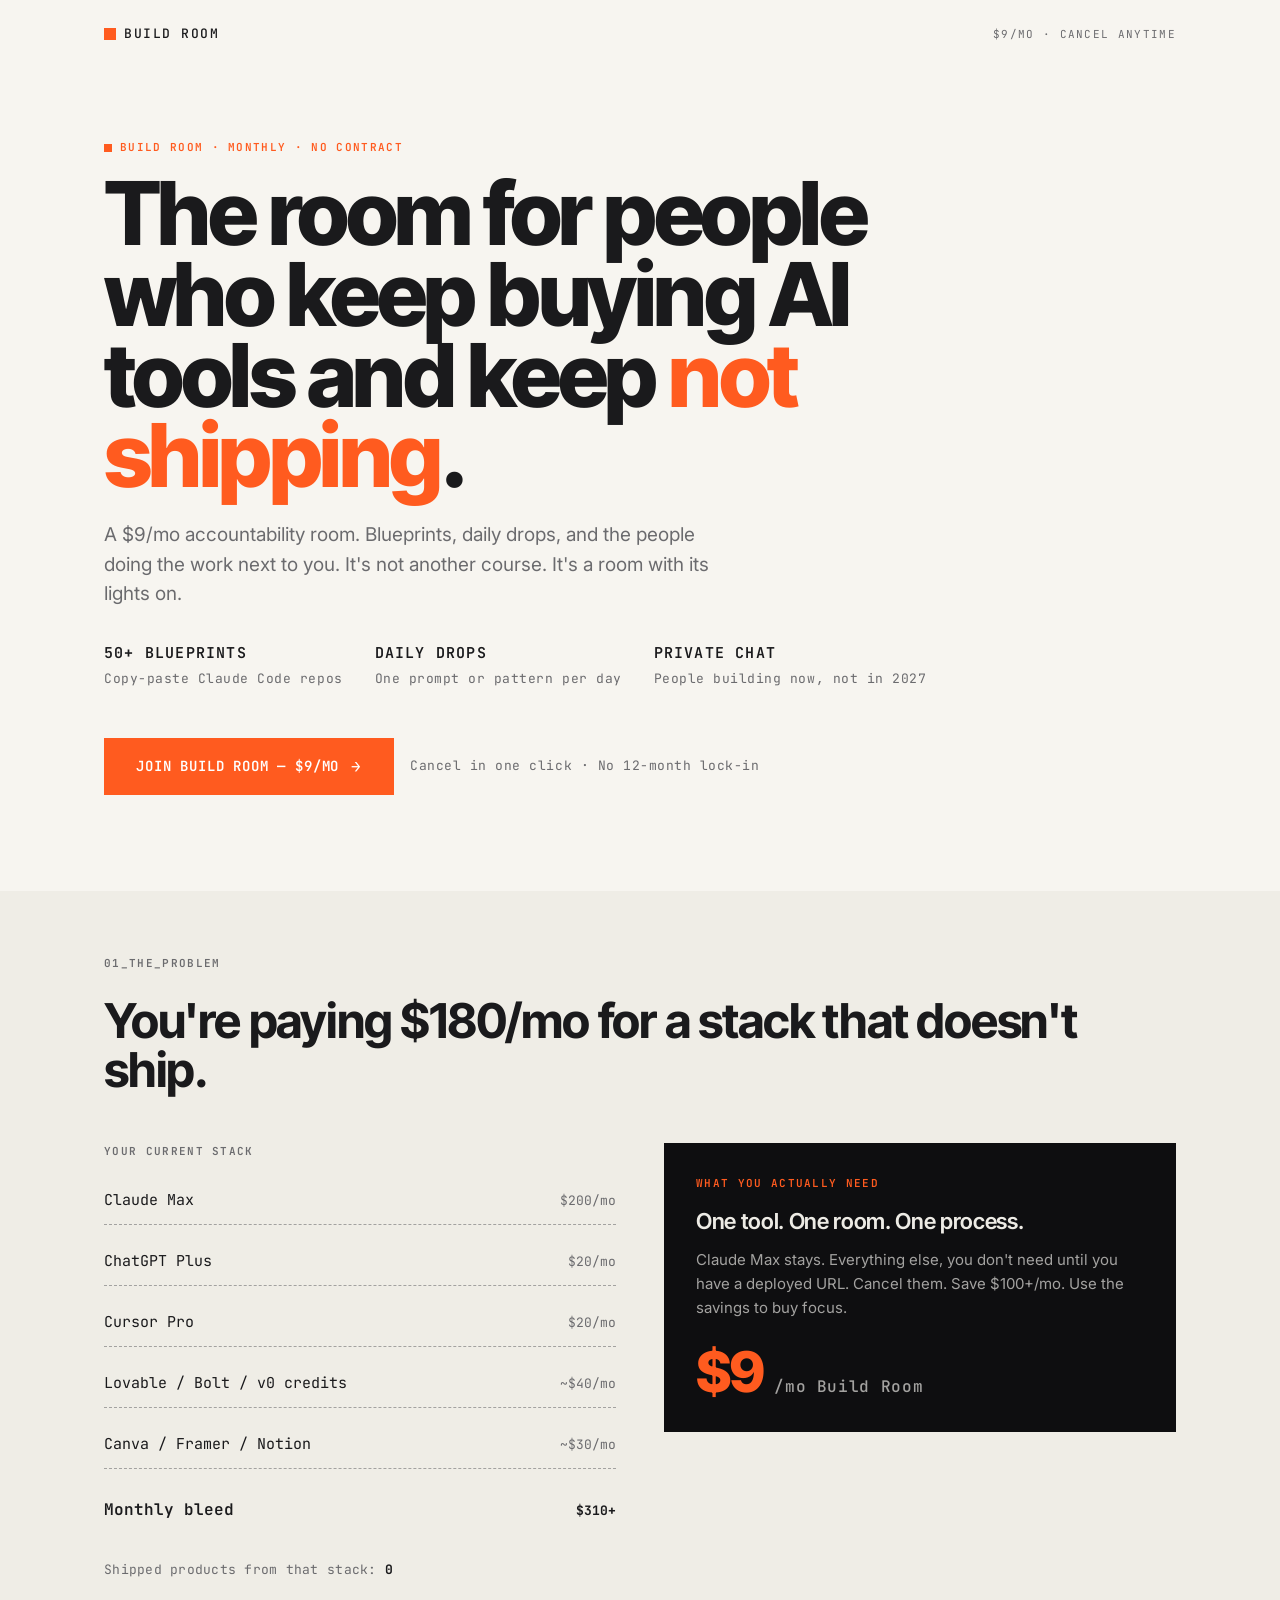
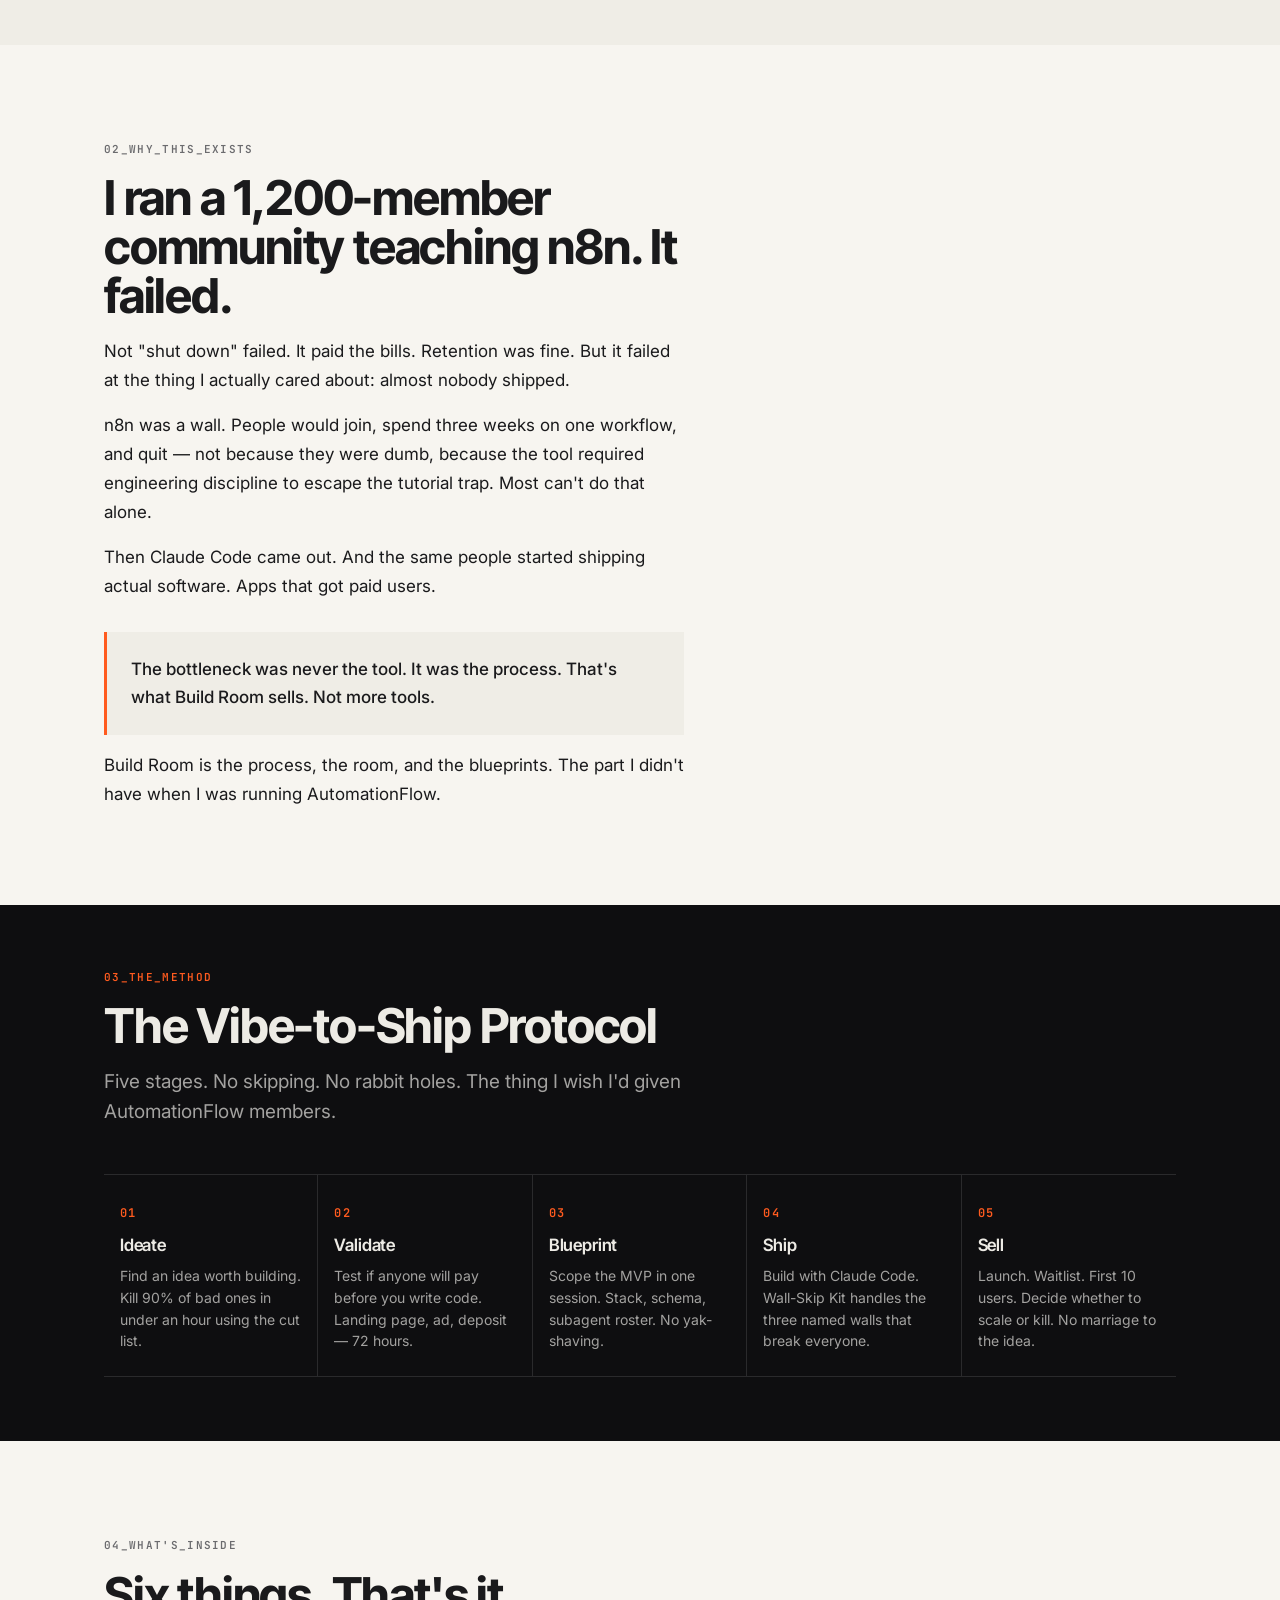
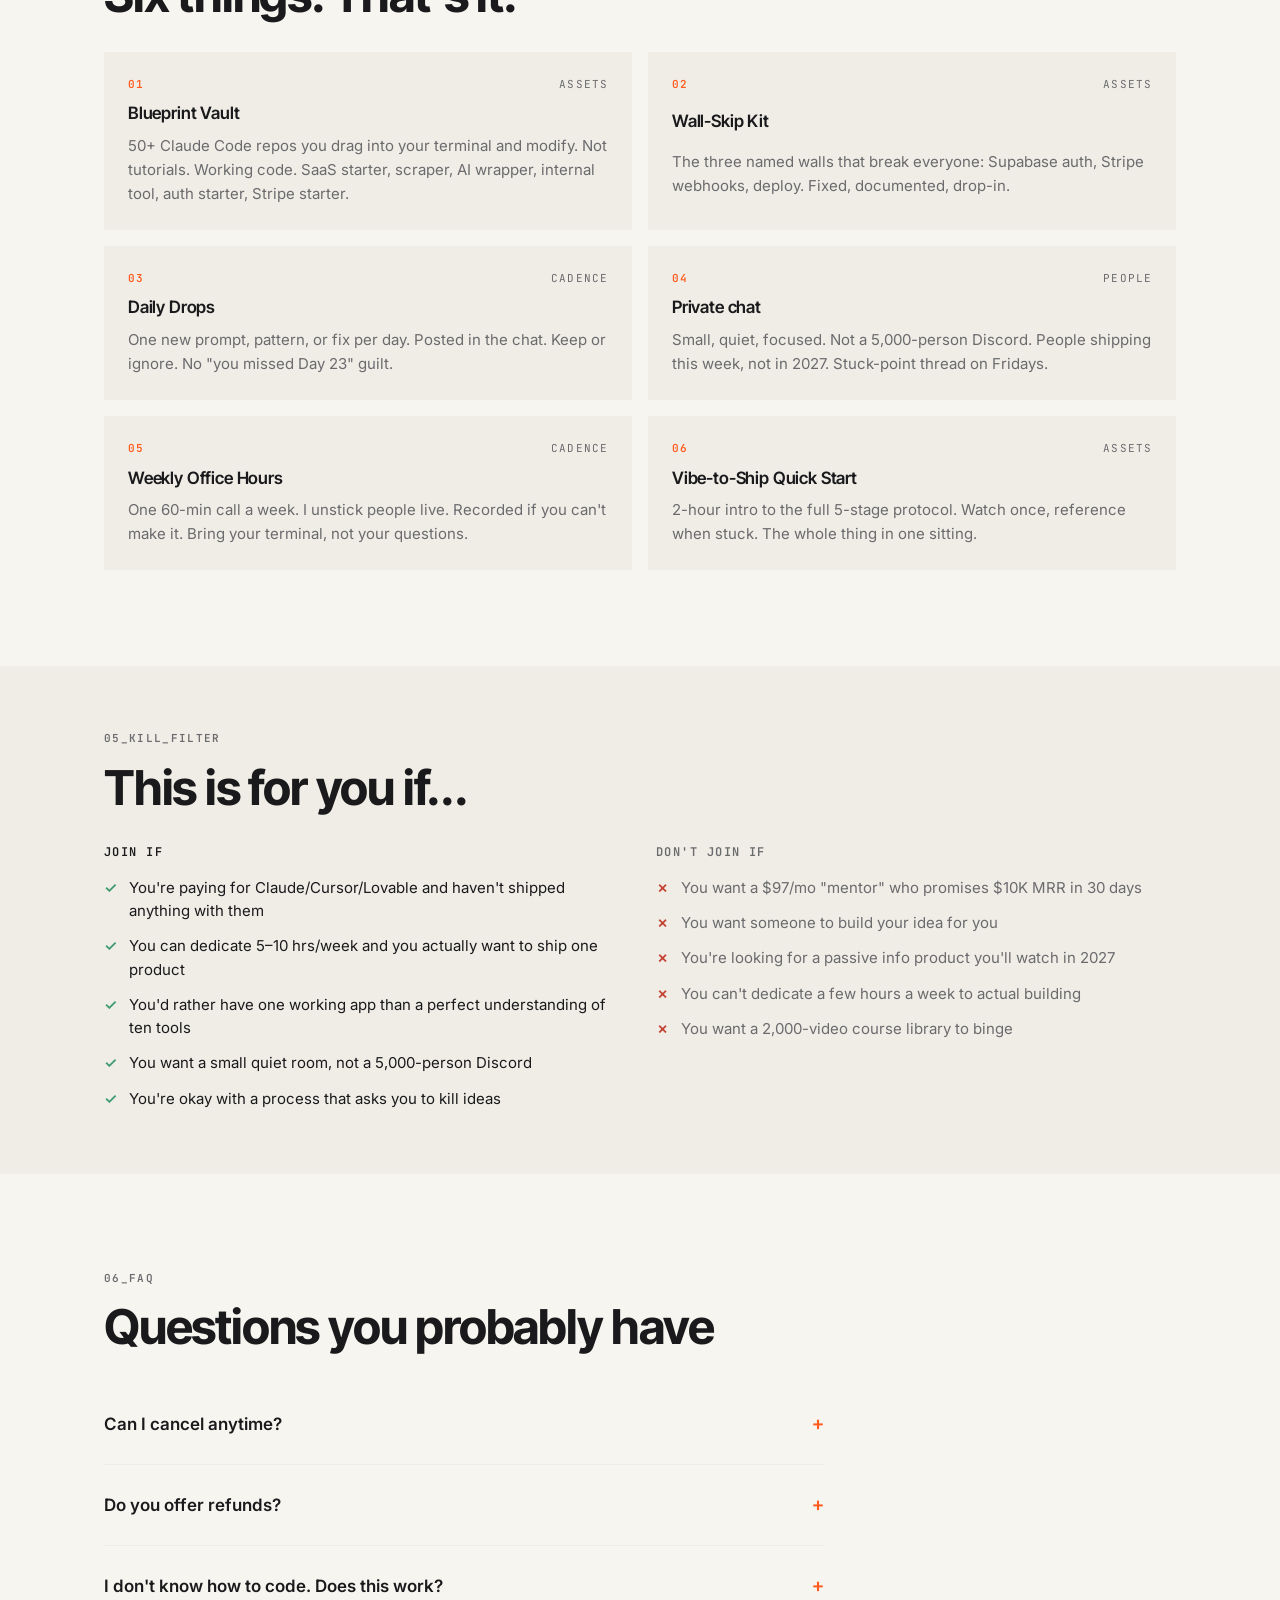
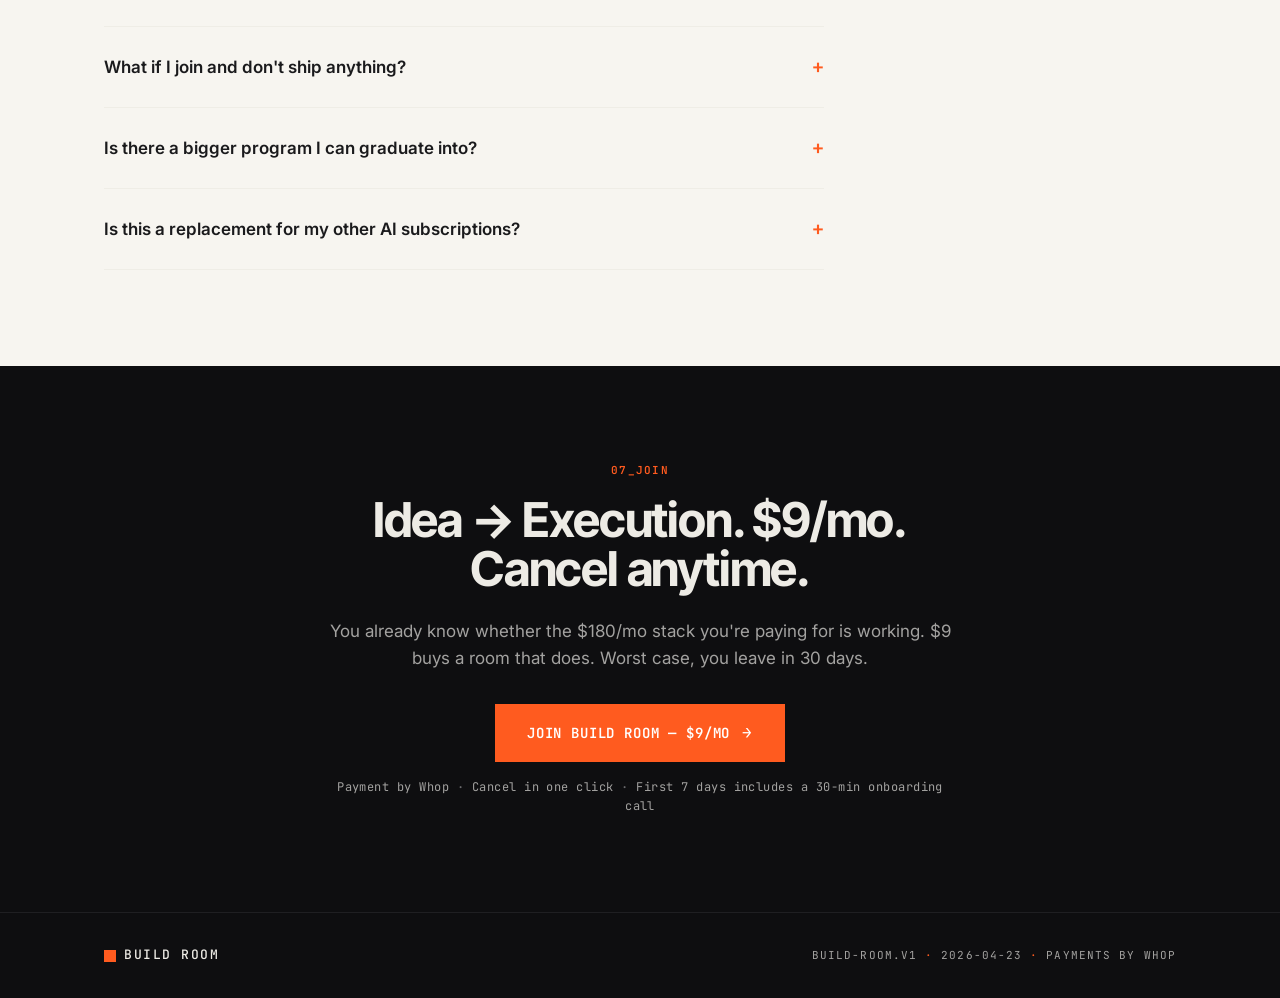
==== build-room.html @ a8b31ac2 "Initial deploy: Build Room funnel with Whop URLs" ====
<!DOCTYPE html>
<html lang="en">
<head>
<meta charset="UTF-8">
<meta name="viewport" content="width=device-width, initial-scale=1.0">
<title>Build Room — $9/mo shipping accountability room</title>
<meta name="description" content="A $9/mo room for people who keep buying AI tools and keep not shipping. Blueprints, daily drops, and the people doing the work next to you.">

<meta property="og:title" content="Build Room — $9/mo">
<meta property="og:description" content="Stop paying $180/mo for AI tools you haven't shipped anything with. The room for people who want to.">
<meta property="og:type" content="website">

<link rel="preconnect" href="https://fonts.googleapis.com">
<link rel="preconnect" href="https://fonts.gstatic.com" crossorigin>
<link href="https://fonts.googleapis.com/css2?family=Inter+Tight:wght@400;500;600;700;800;900&family=JetBrains+Mono:wght@400;500;600&family=Inter:wght@400;500;600&display=swap" rel="stylesheet">

<link rel="stylesheet" href="brand.css">

<style>
  /* Build Room: Paper, moderate orange, heavy mono */

  .hero {
    padding: var(--s-8) 0 var(--s-9);
  }

  .hero h1 {
    max-width: 14ch;
  }

  .hero .lede {
    margin-top: var(--s-5);
    max-width: 52ch;
    color: var(--pencil);
    font-size: 1.1875rem;
    line-height: 1.55;
  }

  .hero-meta {
    margin-top: var(--s-6);
    display: flex;
    gap: var(--s-6);
    flex-wrap: wrap;
    font-family: var(--font-mono);
    font-size: 0.8125rem;
    letter-spacing: 0.04em;
    color: var(--pencil);
  }

  .hero-meta strong {
    display: block;
    color: var(--graphite);
    font-weight: 600;
    font-size: 0.9375rem;
    margin-bottom: var(--s-1);
    text-transform: uppercase;
    letter-spacing: 0.08em;
  }

  .hero-cta-row {
    margin-top: var(--s-7);
    display: flex;
    gap: var(--s-4);
    align-items: center;
    flex-wrap: wrap;
  }

  .hero-cta-row .price-line {
    font-family: var(--font-mono);
    font-size: 0.8125rem;
    color: var(--pencil);
    letter-spacing: 0.04em;
  }

  /* STACK WASTE — the hook section */
  .stack-waste {
    background: var(--paper-tape);
    padding: var(--s-8) 0;
  }

  .stack-grid {
    display: grid;
    grid-template-columns: 1fr 1fr;
    gap: var(--s-7);
    align-items: start;
  }

  @media (max-width: 780px) {
    .stack-grid { grid-template-columns: 1fr; gap: var(--s-6); }
  }

  .stack-items {
    list-style: none;
    display: grid;
    gap: var(--s-3);
  }

  .stack-items li {
    display: grid;
    grid-template-columns: 1fr auto;
    align-items: baseline;
    padding: var(--s-3) 0;
    border-bottom: 1px dashed var(--pencil-light);
    font-family: var(--font-mono);
    font-size: 0.9375rem;
    color: var(--graphite);
  }

  .stack-items li .price {
    color: var(--pencil);
    font-size: 0.8125rem;
  }

  .stack-items .total {
    border-bottom: none;
    padding-top: var(--s-4);
    font-weight: 600;
    font-size: 1rem;
  }

  .stack-items .total .price {
    color: var(--graphite);
    font-weight: 700;
  }

  .stack-replacement {
    padding: var(--s-6);
    background: var(--ink);
    color: var(--chalk);
  }

  .stack-replacement .mono-label {
    color: var(--signal);
    margin-bottom: var(--s-4);
  }

  .stack-replacement h3 {
    color: var(--chalk);
    margin-bottom: var(--s-3);
  }

  .stack-replacement p {
    color: var(--pencil-light);
    font-size: 0.9375rem;
    line-height: 1.6;
  }

  .stack-replacement .price-big {
    margin-top: var(--s-5);
    font-family: var(--font-display);
    font-weight: 800;
    font-size: 3.5rem;
    color: var(--signal);
    letter-spacing: -0.03em;
    line-height: 1;
  }

  .stack-replacement .price-big .slash {
    color: var(--pencil-light);
    font-family: var(--font-mono);
    font-size: 1rem;
    font-weight: 500;
    letter-spacing: 0.04em;
  }

  /* FOUNDER STORY */
  .story {
    padding: var(--s-9) 0;
  }

  .story-inner {
    max-width: var(--max-w-reading);
  }

  .story h2 {
    margin-top: var(--s-4);
  }

  .story p {
    margin-top: var(--s-4);
    font-size: 1.0625rem;
    line-height: 1.7;
  }

  .story .kicker {
    margin-top: var(--s-6);
    padding: var(--s-5) var(--s-5);
    background: var(--paper-tape);
    font-weight: 500;
    border-left: 3px solid var(--signal);
    font-size: 1.0625rem;
  }

  /* VIBE TO SHIP */
  .protocol {
    background: var(--ink);
    color: var(--chalk);
    padding: var(--s-8) 0;
  }

  .protocol h2 {
    color: var(--chalk);
  }

  .protocol .lede {
    margin-top: var(--s-4);
    color: var(--pencil-light);
    max-width: 54ch;
  }

  .stages {
    margin-top: var(--s-7);
    display: grid;
    grid-template-columns: repeat(5, 1fr);
    gap: 0;
    border-top: 1px solid #2A2A2C;
  }

  @media (max-width: 900px) {
    .stages { grid-template-columns: 1fr 1fr; }
    .stages .stage { border-right: 1px solid #2A2A2C; }
    .stages .stage:nth-child(2n) { border-right: none; }
  }

  @media (max-width: 540px) {
    .stages { grid-template-columns: 1fr; }
    .stages .stage { border-right: none; border-bottom: 1px solid #2A2A2C; }
    .stages .stage:last-child { border-bottom: none; }
  }

  .stage {
    padding: var(--s-5) var(--s-4);
    border-right: 1px solid #2A2A2C;
    border-bottom: 1px solid #2A2A2C;
  }

  .stage:last-child { border-right: none; }

  .stage .num {
    font-family: var(--font-mono);
    font-size: 0.75rem;
    letter-spacing: 0.12em;
    color: var(--signal);
    font-weight: 600;
  }

  .stage h4 {
    margin-top: var(--s-3);
    color: var(--chalk);
    font-size: 1.0625rem;
    font-weight: 600;
  }

  .stage p {
    margin-top: var(--s-3);
    color: var(--pencil-light);
    font-size: 0.875rem;
    line-height: 1.55;
  }

  /* WHAT'S INSIDE */
  .inside {
    padding: var(--s-9) 0;
  }

  .inside-grid {
    margin-top: var(--s-6);
    display: grid;
    grid-template-columns: repeat(2, 1fr);
    gap: var(--s-4);
  }

  @media (max-width: 780px) {
    .inside-grid { grid-template-columns: 1fr; }
  }

  .feature {
    padding: var(--s-5);
    background: var(--paper-tape);
    display: grid;
    gap: var(--s-3);
  }

  .feature .meta {
    display: flex;
    justify-content: space-between;
    align-items: baseline;
    font-family: var(--font-mono);
    font-size: 0.6875rem;
    letter-spacing: 0.1em;
    text-transform: uppercase;
  }

  .feature .meta .id { color: var(--signal); font-weight: 600; }
  .feature .meta .tag { color: var(--pencil); }

  .feature h4 {
    font-size: 1.0625rem;
    font-weight: 600;
  }

  .feature p {
    font-size: 0.9375rem;
    color: var(--pencil);
    line-height: 1.6;
  }

  /* WHO IT'S FOR */
  .kill-filter {
    padding: var(--s-8) 0;
    background: var(--paper-tape);
  }

  .kill-grid {
    margin-top: var(--s-6);
    display: grid;
    grid-template-columns: 1fr 1fr;
    gap: var(--s-6);
  }

  @media (max-width: 780px) {
    .kill-grid { grid-template-columns: 1fr; }
  }

  .kill-col h3 {
    font-family: var(--font-mono);
    font-size: 0.75rem;
    letter-spacing: 0.12em;
    text-transform: uppercase;
    font-weight: 600;
    color: var(--graphite);
    margin-bottom: var(--s-4);
  }

  .kill-col.out h3 { color: var(--pencil); }

  .kill-list {
    list-style: none;
    display: grid;
    gap: var(--s-3);
  }

  .kill-list li {
    display: grid;
    grid-template-columns: auto 1fr;
    gap: var(--s-3);
    font-size: 0.9375rem;
    line-height: 1.55;
  }

  .kill-list.in li::before {
    content: "✓";
    color: var(--shipped);
    font-weight: 600;
  }

  .kill-list.out li::before {
    content: "✗";
    color: var(--kill);
    font-weight: 600;
  }

  .kill-list.out li { color: var(--pencil); }

  /* FAQ */
  .faq-section {
    padding: var(--s-9) 0;
  }

  .faq-list {
    margin-top: var(--s-6);
    max-width: 720px;
  }

  /* FINAL */
  .final {
    padding: var(--s-9) 0;
    background: var(--ink);
    color: var(--chalk);
    text-align: center;
  }

  .final-inner {
    max-width: 640px;
    margin: 0 auto;
  }

  .final h2 {
    color: var(--chalk);
    max-width: 18ch;
    margin: 0 auto;
  }

  .final p {
    margin-top: var(--s-5);
    color: var(--pencil-light);
    font-size: 1.0625rem;
    line-height: 1.6;
  }

  .final .cta-wrap {
    margin-top: var(--s-6);
  }

  .final .micro {
    margin-top: var(--s-4);
    font-family: var(--font-mono);
    font-size: 0.75rem;
    letter-spacing: 0.04em;
    color: var(--pencil-light);
  }
</style>
</head>

<body>

<!-- HEADER -->
<header class="nav">
  <div class="wrap">
    <a href="/" class="logo">
      <span class="logo-mark"></span>
      <span class="logo-text">Build Room</span>
    </a>
    <div class="nav-right">$9/mo<span class="dim"> · </span>Cancel Anytime</div>
  </div>
</header>

<!-- HERO -->
<section class="hero">
  <div class="wrap">
    <div class="eyebrow">Build Room · Monthly · No contract</div>

    <h1>The room for people who keep buying AI tools and keep <span class="signal-word">not shipping</span>.</h1>

    <p class="lede">
      A $9/mo accountability room. Blueprints, daily drops, and the people doing the work next to you. It's not another course. It's a room with its lights on.
    </p>

    <div class="hero-meta">
      <div>
        <strong>50+ Blueprints</strong>
        Copy-paste Claude Code repos
      </div>
      <div>
        <strong>Daily Drops</strong>
        One prompt or pattern per day
      </div>
      <div>
        <strong>Private Chat</strong>
        People building now, not in 2027
      </div>
    </div>

    <div class="hero-cta-row">
      <a href="https://whop.com/automateit/build-room/" class="cta">
        Join Build Room — $9/mo <span class="arrow">→</span>
      </a>
      <span class="price-line">Cancel in one click · No 12-month lock-in</span>
    </div>
  </div>
</section>

<!-- STACK WASTE -->
<section class="stack-waste">
  <div class="wrap">
    <div class="mono-label" style="margin-bottom: var(--s-5);">01_THE_PROBLEM</div>
    <h2>You're paying $180/mo for a stack that doesn't ship.</h2>

    <div class="stack-grid" style="margin-top: var(--s-7);">
      <div>
        <div class="mono-label" style="margin-bottom: var(--s-4);">YOUR CURRENT STACK</div>
        <ul class="stack-items">
          <li>Claude Max <span class="price">$200/mo</span></li>
          <li>ChatGPT Plus <span class="price">$20/mo</span></li>
          <li>Cursor Pro <span class="price">$20/mo</span></li>
          <li>Lovable / Bolt / v0 credits <span class="price">~$40/mo</span></li>
          <li>Canva / Framer / Notion <span class="price">~$30/mo</span></li>
          <li class="total">Monthly bleed <span class="price">$310+</span></li>
        </ul>

        <p class="mono-body" style="margin-top: var(--s-5);">
          Shipped products from that stack: <strong style="color: var(--graphite);">0</strong>
        </p>
      </div>

      <div class="stack-replacement">
        <div class="mono-label">WHAT YOU ACTUALLY NEED</div>
        <h3>One tool. One room. One process.</h3>
        <p>Claude Max stays. Everything else, you don't need until you have a deployed URL. Cancel them. Save $100+/mo. Use the savings to buy focus.</p>
        <div class="price-big">$9<span class="slash"> /mo Build Room</span></div>
      </div>
    </div>
  </div>
</section>

<!-- FOUNDER STORY -->
<section class="story">
  <div class="wrap">
    <div class="story-inner">
      <div class="mono-label">02_WHY_THIS_EXISTS</div>
      <h2>I ran a 1,200-member community teaching n8n. It failed.</h2>

      <p>Not "shut down" failed. It paid the bills. Retention was fine. But it failed at the thing I actually cared about: almost nobody shipped.</p>

      <p>n8n was a wall. People would join, spend three weeks on one workflow, and quit — not because they were dumb, because the tool required engineering discipline to escape the tutorial trap. Most can't do that alone.</p>

      <p>Then Claude Code came out. And the same people started shipping actual software. Apps that got paid users.</p>

      <div class="kicker">
        The bottleneck was never the tool. It was the process. That's what Build Room sells. Not more tools.
      </div>

      <p>Build Room is the process, the room, and the blueprints. The part I didn't have when I was running AutomationFlow.</p>
    </div>
  </div>
</section>

<!-- VIBE TO SHIP -->
<section class="protocol">
  <div class="wrap">
    <div class="mono-label" style="color: var(--signal);">03_THE_METHOD</div>
    <h2 style="margin-top: var(--s-4);">The Vibe-to-Ship Protocol</h2>
    <p class="lede">
      Five stages. No skipping. No rabbit holes. The thing I wish I'd given AutomationFlow members.
    </p>

    <div class="stages">
      <div class="stage">
        <span class="num">01</span>
        <h4>Ideate</h4>
        <p>Find an idea worth building. Kill 90% of bad ones in under an hour using the cut list.</p>
      </div>
      <div class="stage">
        <span class="num">02</span>
        <h4>Validate</h4>
        <p>Test if anyone will pay before you write code. Landing page, ad, deposit — 72 hours.</p>
      </div>
      <div class="stage">
        <span class="num">03</span>
        <h4>Blueprint</h4>
        <p>Scope the MVP in one session. Stack, schema, subagent roster. No yak-shaving.</p>
      </div>
      <div class="stage">
        <span class="num">04</span>
        <h4>Ship</h4>
        <p>Build with Claude Code. Wall-Skip Kit handles the three named walls that break everyone.</p>
      </div>
      <div class="stage">
        <span class="num">05</span>
        <h4>Sell</h4>
        <p>Launch. Waitlist. First 10 users. Decide whether to scale or kill. No marriage to the idea.</p>
      </div>
    </div>
  </div>
</section>

<!-- INSIDE -->
<section class="inside">
  <div class="wrap">
    <div class="mono-label">04_WHAT'S_INSIDE</div>
    <h2 style="margin-top: var(--s-4);">Six things. That's it.</h2>

    <div class="inside-grid">
      <div class="feature">
        <div class="meta"><span class="id">01</span><span class="tag">ASSETS</span></div>
        <h4>Blueprint Vault</h4>
        <p>50+ Claude Code repos you drag into your terminal and modify. Not tutorials. Working code. SaaS starter, scraper, AI wrapper, internal tool, auth starter, Stripe starter.</p>
      </div>

      <div class="feature">
        <div class="meta"><span class="id">02</span><span class="tag">ASSETS</span></div>
        <h4>Wall-Skip Kit</h4>
        <p>The three named walls that break everyone: Supabase auth, Stripe webhooks, deploy. Fixed, documented, drop-in.</p>
      </div>

      <div class="feature">
        <div class="meta"><span class="id">03</span><span class="tag">CADENCE</span></div>
        <h4>Daily Drops</h4>
        <p>One new prompt, pattern, or fix per day. Posted in the chat. Keep or ignore. No "you missed Day 23" guilt.</p>
      </div>

      <div class="feature">
        <div class="meta"><span class="id">04</span><span class="tag">PEOPLE</span></div>
        <h4>Private chat</h4>
        <p>Small, quiet, focused. Not a 5,000-person Discord. People shipping this week, not in 2027. Stuck-point thread on Fridays.</p>
      </div>

      <div class="feature">
        <div class="meta"><span class="id">05</span><span class="tag">CADENCE</span></div>
        <h4>Weekly Office Hours</h4>
        <p>One 60-min call a week. I unstick people live. Recorded if you can't make it. Bring your terminal, not your questions.</p>
      </div>

      <div class="feature">
        <div class="meta"><span class="id">06</span><span class="tag">ASSETS</span></div>
        <h4>Vibe-to-Ship Quick Start</h4>
        <p>2-hour intro to the full 5-stage protocol. Watch once, reference when stuck. The whole thing in one sitting.</p>
      </div>
    </div>
  </div>
</section>

<!-- KILL FILTER -->
<section class="kill-filter">
  <div class="wrap">
    <div class="mono-label">05_KILL_FILTER</div>
    <h2 style="margin-top: var(--s-4);">This is for you if...</h2>

    <div class="kill-grid">
      <div class="kill-col in">
        <h3>Join if</h3>
        <ul class="kill-list in">
          <li>You're paying for Claude/Cursor/Lovable and haven't shipped anything with them</li>
          <li>You can dedicate 5–10 hrs/week and you actually want to ship one product</li>
          <li>You'd rather have one working app than a perfect understanding of ten tools</li>
          <li>You want a small quiet room, not a 5,000-person Discord</li>
          <li>You're okay with a process that asks you to kill ideas</li>
        </ul>
      </div>

      <div class="kill-col out">
        <h3>Don't join if</h3>
        <ul class="kill-list out">
          <li>You want a $97/mo "mentor" who promises $10K MRR in 30 days</li>
          <li>You want someone to build your idea for you</li>
          <li>You're looking for a passive info product you'll watch in 2027</li>
          <li>You can't dedicate a few hours a week to actual building</li>
          <li>You want a 2,000-video course library to binge</li>
        </ul>
      </div>
    </div>
  </div>
</section>

<!-- FAQ -->
<section class="faq-section">
  <div class="wrap">
    <div class="mono-label">06_FAQ</div>
    <h2 style="margin-top: var(--s-4);">Questions you probably have</h2>

    <div class="faq-list">
      <details class="faq-item">
        <summary>Can I cancel anytime?</summary>
        <div class="faq-answer">Yes. One click inside your Whop account. No "chat with support" gate, no retention offer, no email loop. If it's not working for you, leave.</div>
      </details>

      <details class="faq-item">
        <summary>Do you offer refunds?</summary>
        <div class="faq-answer">Not typically. It's $9. You can cancel before the next billing cycle. If something went actually wrong (double charge, couldn't access the room), reply to the welcome email and I'll fix it.</div>
      </details>

      <details class="faq-item">
        <summary>I don't know how to code. Does this work?</summary>
        <div class="faq-answer">Yes, if you're willing to learn a little while you build. Build Room is designed for non-technical and semi-technical people — the Blueprint Vault is built so you drag a repo in and Claude Code does most of the lifting. You'll still need to understand what's happening at a high level to fix things. If "I don't want to look at code ever" is a hard rule for you, this isn't the right fit.</div>
      </details>

      <details class="faq-item">
        <summary>What if I join and don't ship anything?</summary>
        <div class="faq-answer">That's on you, honestly. I can give you blueprints, a process, a room, and weekly calls. I can't open your laptop. If you're not going to open Claude Code at all in a given month, don't pay $9 to watch yourself not ship. Cancel and come back when you will.</div>
      </details>

      <details class="faq-item">
        <summary>Is there a bigger program I can graduate into?</summary>
        <div class="faq-answer">Yes, but I'm not going to sell it here. Once you're in the room and moving, I'll mention what's next where relevant. If you're asking up front: there's a $297/mo cohort called Ship Loop for people who want a sharper format with live weekly coaching. You get an invite after you've shown progress in Build Room.</div>
      </details>

      <details class="faq-item">
        <summary>Is this a replacement for my other AI subscriptions?</summary>
        <div class="faq-answer">You'll still want Claude Max — Claude Code runs on top of it. That's where the work happens. The rest of your stack (Cursor, Lovable, Bolt, ChatGPT Plus) most people drop after a month here. Not because I say so — because you stop needing them when you have a process.</div>
      </details>
    </div>
  </div>
</section>

<!-- FINAL CTA -->
<section class="final">
  <div class="wrap">
    <div class="final-inner">
      <div class="mono-label" style="color: var(--signal);">07_JOIN</div>
      <h2 style="margin-top: var(--s-4);">Idea → Execution. $9/mo. Cancel anytime.</h2>
      <p>You already know whether the $180/mo stack you're paying for is working. $9 buys a room that does. Worst case, you leave in 30 days.</p>

      <div class="cta-wrap">
        <a href="https://whop.com/automateit/build-room/" class="cta">
          Join Build Room — $9/mo <span class="arrow">→</span>
        </a>
      </div>

      <p class="micro">Payment by Whop<span class="dim"> · </span>Cancel in one click<span class="dim"> · </span>First 7 days includes a 30-min onboarding call</p>
    </div>
  </div>
</section>

<!-- FOOTER -->
<footer class="site-footer" style="background: var(--ink); border-top: 1px solid #1F1F22; padding-top: var(--s-6);">
  <div class="wrap">
    <a href="/" class="logo">
      <span class="logo-mark"></span>
      <span class="logo-text" style="color: var(--chalk);">Build Room</span>
    </a>
    <div class="version-stamp" style="color: var(--pencil-light);">
      BUILD-ROOM.v1<span class="dot">·</span>2026-04-23<span class="dot">·</span>PAYMENTS BY WHOP
    </div>
  </div>
</footer>

</body>
</html>
---- brand.css ----
/* ============================================================
   BUILD ROOM — Shared Brand System
   Imported by: index.html, thank-you.html, build-room.html,
                ship-loop.html, ship-and-sell.html
   Reference: BRANDING doc v1
   ============================================================ */

/* ---------- RESET ---------- */
*, *::before, *::after { box-sizing: border-box; }
* { margin: 0; padding: 0; }
html { -webkit-text-size-adjust: 100%; -webkit-font-smoothing: antialiased; -moz-osx-font-smoothing: grayscale; }
body { min-height: 100vh; line-height: 1.6; }
img, picture, svg { max-width: 100%; display: block; }
input, button, textarea, select { font: inherit; color: inherit; }
button { background: none; border: none; cursor: pointer; }
a { color: inherit; text-decoration: none; }

/* ---------- BRAND TOKENS ---------- */
:root {
  /* Primary */
  --paper: #F7F5F0;
  --paper-tape: #EFEDE6;
  --graphite: #1A1A1C;
  --ink: #0E0E10;
  --chalk: #EDEBE5;
  --pencil: #6B6B6E;
  --pencil-light: #A3A2A0;

  /* Accent */
  --signal: #FF5B1F;
  --signal-deep: #E04A15;
  --signal-tint: #FFE4D6;

  /* Status */
  --shipped: #3F9B6F;
  --stuck: #D4A84B;
  --kill: #C44536;

  /* Fonts */
  --font-display: 'Inter Tight', system-ui, sans-serif;
  --font-body: 'Inter', system-ui, sans-serif;
  --font-mono: 'JetBrains Mono', 'SFMono-Regular', Menlo, monospace;

  /* Spacing scale */
  --s-1: 0.25rem;
  --s-2: 0.5rem;
  --s-3: 0.75rem;
  --s-4: 1rem;
  --s-5: 1.5rem;
  --s-6: 2rem;
  --s-7: 3rem;
  --s-8: 4rem;
  --s-9: 6rem;
  --s-10: 8rem;

  /* Layout */
  --max-w: 1120px;
  --max-w-narrow: 680px;
  --max-w-reading: 580px;
}

/* ---------- BASE TYPOGRAPHY ---------- */
body {
  font-family: var(--font-body);
  font-size: 16px;
  color: var(--graphite);
  background: var(--paper);
  font-weight: 400;
}

body.dark {
  background: var(--ink);
  color: var(--chalk);
}

h1, h2, h3, h4 {
  font-family: var(--font-display);
  font-weight: 800;
  line-height: 0.98;
  letter-spacing: -0.035em;
  color: var(--graphite);
}

body.dark h1, body.dark h2, body.dark h3, body.dark h4 { color: var(--chalk); }

h1 {
  font-size: clamp(2.75rem, 6vw + 1rem, 5.5rem);
  letter-spacing: -0.04em;
  line-height: 0.92;
}

h2 {
  font-size: clamp(2rem, 3vw + 1rem, 3rem);
  letter-spacing: -0.025em;
  line-height: 1.02;
  font-weight: 700;
}

h3 {
  font-size: 1.375rem;
  letter-spacing: -0.015em;
  line-height: 1.25;
  font-weight: 600;
}

h4 {
  font-size: 1.125rem;
  font-weight: 600;
  letter-spacing: -0.01em;
}

p { font-size: 1rem; line-height: 1.6; }
.lede { font-size: 1.1875rem; line-height: 1.55; color: var(--graphite); }
body.dark .lede { color: var(--chalk); }

/* ---------- MONO ---------- */
.mono {
  font-family: var(--font-mono);
  font-weight: 500;
  letter-spacing: 0.08em;
  text-transform: uppercase;
  font-size: 0.75rem;
  color: var(--pencil);
}

body.dark .mono { color: var(--pencil-light); }

.mono-label {
  font-family: var(--font-mono);
  font-weight: 600;
  letter-spacing: 0.12em;
  text-transform: uppercase;
  font-size: 0.6875rem;
  color: var(--pencil);
}

body.dark .mono-label { color: var(--pencil-light); }

.mono-body {
  font-family: var(--font-mono);
  font-size: 0.8125rem;
  letter-spacing: 0.02em;
  line-height: 1.7;
  color: var(--pencil);
}

body.dark .mono-body { color: var(--pencil-light); }

/* ---------- LAYOUT ---------- */
.wrap {
  width: 100%;
  max-width: var(--max-w);
  margin: 0 auto;
  padding-left: var(--s-5);
  padding-right: var(--s-5);
}

.wrap-narrow {
  width: 100%;
  max-width: var(--max-w-narrow);
  margin: 0 auto;
  padding-left: var(--s-5);
  padding-right: var(--s-5);
}

.reading {
  max-width: var(--max-w-reading);
}

section { padding: var(--s-9) 0; }

@media (max-width: 640px) {
  section { padding: var(--s-7) 0; }
  .wrap, .wrap-narrow { padding-left: var(--s-4); padding-right: var(--s-4); }
}

/* ---------- LOGO ---------- */
.logo {
  display: inline-flex;
  align-items: center;
  gap: var(--s-2);
}

.logo-mark {
  display: inline-block;
  width: 12px;
  height: 12px;
  background: var(--signal);
}

.logo-text {
  font-family: var(--font-mono);
  font-weight: 500;
  letter-spacing: 0.12em;
  font-size: 0.8125rem;
  text-transform: uppercase;
  color: var(--graphite);
}

body.dark .logo-text { color: var(--chalk); }

/* ---------- HEADER ---------- */
header.nav {
  padding: var(--s-5) 0;
  border-bottom: 1px solid transparent;
}

header.nav .wrap {
  display: flex;
  align-items: center;
  justify-content: space-between;
}

header.nav .nav-right {
  font-family: var(--font-mono);
  font-size: 0.6875rem;
  letter-spacing: 0.12em;
  text-transform: uppercase;
  color: var(--pencil);
}

body.dark header.nav .nav-right { color: var(--pencil-light); }

/* ---------- CTA ---------- */
.cta {
  display: inline-flex;
  align-items: center;
  justify-content: center;
  gap: var(--s-3);
  padding: var(--s-4) var(--s-6);
  background: var(--signal);
  color: white;
  font-family: var(--font-mono);
  font-weight: 600;
  font-size: 0.875rem;
  letter-spacing: 0.06em;
  text-transform: uppercase;
  transition: background 0.15s ease, transform 0.1s ease;
  cursor: pointer;
  border: none;
  text-align: center;
}

.cta:hover { background: var(--signal-deep); }
.cta:active { transform: translateY(1px); }
.cta .arrow { transition: transform 0.15s ease; font-size: 1rem; }
.cta:hover .arrow { transform: translateX(3px); }

.cta-ghost {
  display: inline-flex;
  align-items: center;
  gap: var(--s-2);
  padding: var(--s-3) var(--s-5);
  background: transparent;
  color: var(--graphite);
  border: 1px solid var(--graphite);
  font-family: var(--font-mono);
  font-weight: 500;
  font-size: 0.8125rem;
  letter-spacing: 0.08em;
  text-transform: uppercase;
  transition: background 0.15s ease;
}

body.dark .cta-ghost { color: var(--chalk); border-color: var(--chalk); }
.cta-ghost:hover { background: var(--graphite); color: var(--paper); }
body.dark .cta-ghost:hover { background: var(--chalk); color: var(--ink); }

/* ---------- NUMBERED STAGE LABELS ---------- */
.stage-strip {
  display: flex;
  align-items: center;
  gap: var(--s-3);
  flex-wrap: wrap;
  font-family: var(--font-mono);
  font-size: 0.6875rem;
  letter-spacing: 0.12em;
  text-transform: uppercase;
  color: var(--pencil);
}

body.dark .stage-strip { color: var(--pencil-light); }

.stage-strip .arrow {
  color: var(--signal);
  font-weight: 600;
}

.stage-strip .stage {
  white-space: nowrap;
}

.stage-strip .stage strong {
  color: var(--graphite);
  font-weight: 600;
}

body.dark .stage-strip .stage strong { color: var(--chalk); }

/* ---------- SIGNAL HIGHLIGHT (one per viewport) ---------- */
.signal-word {
  color: var(--signal);
}

/* ---------- FOOTER ---------- */
footer.site-footer {
  padding: var(--s-8) 0 var(--s-6);
  border-top: 1px solid var(--paper-tape);
}

body.dark footer.site-footer { border-top-color: #1A1A1C; }

footer.site-footer .wrap {
  display: flex;
  align-items: center;
  justify-content: space-between;
  flex-wrap: wrap;
  gap: var(--s-4);
}

.version-stamp {
  font-family: var(--font-mono);
  font-size: 0.6875rem;
  letter-spacing: 0.1em;
  text-transform: uppercase;
  color: var(--pencil);
}

body.dark .version-stamp { color: var(--pencil-light); }

.version-stamp .dot {
  color: var(--signal);
  margin: 0 var(--s-2);
}

/* ---------- TERMINAL FRAME (for dark content on Paper) ---------- */
.terminal {
  background: var(--ink);
  border-radius: 6px;
  padding: var(--s-4) var(--s-5) var(--s-5);
  box-shadow: 0 1px 0 rgba(0,0,0,0.04);
}

.terminal-head {
  display: flex;
  align-items: center;
  gap: var(--s-2);
  padding-bottom: var(--s-4);
  border-bottom: 1px solid #2A2A2C;
  margin-bottom: var(--s-4);
}

.terminal-dot {
  width: 10px;
  height: 10px;
  border-radius: 50%;
  background: #2A2A2C;
}

.terminal-title {
  margin-left: var(--s-3);
  font-family: var(--font-mono);
  font-size: 0.6875rem;
  letter-spacing: 0.08em;
  color: var(--pencil-light);
}

.terminal-body {
  font-family: var(--font-mono);
  font-size: 0.8125rem;
  line-height: 1.7;
  color: var(--chalk);
}

.terminal-body .prompt { color: var(--signal); }
.terminal-body .dim { color: var(--pencil); }
.terminal-body .line { display: block; }

/* ---------- CARD ---------- */
.card {
  background: var(--paper-tape);
  padding: var(--s-6);
  border: 1px solid transparent;
}

body.dark .card { background: #17171A; }

/* ---------- FORM ---------- */
.form-row {
  display: flex;
  gap: var(--s-3);
  margin-top: var(--s-5);
}

.form-row input[type="email"],
.form-row input[type="text"] {
  flex: 1;
  padding: var(--s-4) var(--s-5);
  background: var(--paper-tape);
  border: 1px solid var(--pencil-light);
  font-family: var(--font-body);
  font-size: 1rem;
  color: var(--graphite);
  transition: border-color 0.15s ease;
}

body.dark .form-row input[type="email"],
body.dark .form-row input[type="text"] {
  background: #17171A;
  border-color: #2A2A2C;
  color: var(--chalk);
}

.form-row input:focus {
  outline: none;
  border-color: var(--signal);
}

.form-row input::placeholder {
  color: var(--pencil-light);
}

@media (max-width: 520px) {
  .form-row { flex-direction: column; }
  .cta { width: 100%; }
}

/* ---------- UTILS ---------- */
.eyebrow {
  display: inline-flex;
  align-items: center;
  gap: var(--s-2);
  font-family: var(--font-mono);
  font-size: 0.6875rem;
  letter-spacing: 0.12em;
  text-transform: uppercase;
  color: var(--signal);
  font-weight: 600;
  margin-bottom: var(--s-4);
}

.eyebrow::before {
  content: "";
  display: inline-block;
  width: 8px;
  height: 8px;
  background: var(--signal);
}

.divider {
  height: 1px;
  background: var(--paper-tape);
  margin: var(--s-7) 0;
  border: none;
}

body.dark .divider { background: #2A2A2C; }

.dim { color: var(--pencil); }
body.dark .dim { color: var(--pencil-light); }

.strike-through {
  text-decoration: line-through;
  text-decoration-color: var(--pencil-light);
  text-decoration-thickness: 2px;
}

/* ---------- LISTS ---------- */
.check-list {
  list-style: none;
  display: grid;
  gap: var(--s-4);
}

.check-list li {
  display: grid;
  grid-template-columns: auto 1fr;
  gap: var(--s-4);
  align-items: start;
}

.check-list li::before {
  content: "→";
  color: var(--signal);
  font-family: var(--font-mono);
  font-weight: 600;
  line-height: 1.6;
}

/* ---------- FAQ ---------- */
.faq-item {
  padding: var(--s-5) 0;
  border-bottom: 1px solid var(--paper-tape);
}

body.dark .faq-item { border-bottom-color: #2A2A2C; }

.faq-item summary {
  cursor: pointer;
  list-style: none;
  font-weight: 600;
  font-size: 1.0625rem;
  display: flex;
  justify-content: space-between;
  align-items: center;
  gap: var(--s-4);
}

.faq-item summary::-webkit-details-marker { display: none; }

.faq-item summary::after {
  content: "+";
  color: var(--signal);
  font-family: var(--font-mono);
  font-size: 1.25rem;
  font-weight: 500;
  transition: transform 0.2s ease;
}

.faq-item[open] summary::after { content: "−"; }

.faq-answer {
  margin-top: var(--s-4);
  color: var(--pencil);
  line-height: 1.65;
}

body.dark .faq-answer { color: var(--pencil-light); }

/* ---------- RECEIPTS NOTE ---------- */
.receipts-caption {
  margin-top: var(--s-4);
  font-family: var(--font-mono);
  font-size: 0.75rem;
  letter-spacing: 0.05em;
  color: var(--pencil);
  font-style: italic;
}

body.dark .receipts-caption { color: var(--pencil-light); }

/* ---------- RESPONSIVE UTILS ---------- */
@media (max-width: 640px) {
  h1 { font-size: clamp(2.25rem, 8vw, 3rem); }
  h2 { font-size: clamp(1.625rem, 5vw, 2.25rem); }
}

/* ---------- FOCUS ---------- */
:focus-visible {
  outline: 2px solid var(--signal);
  outline-offset: 2px;
}

/* ---------- SELECTION ---------- */
::selection {
  background: var(--signal);
  color: white;
}
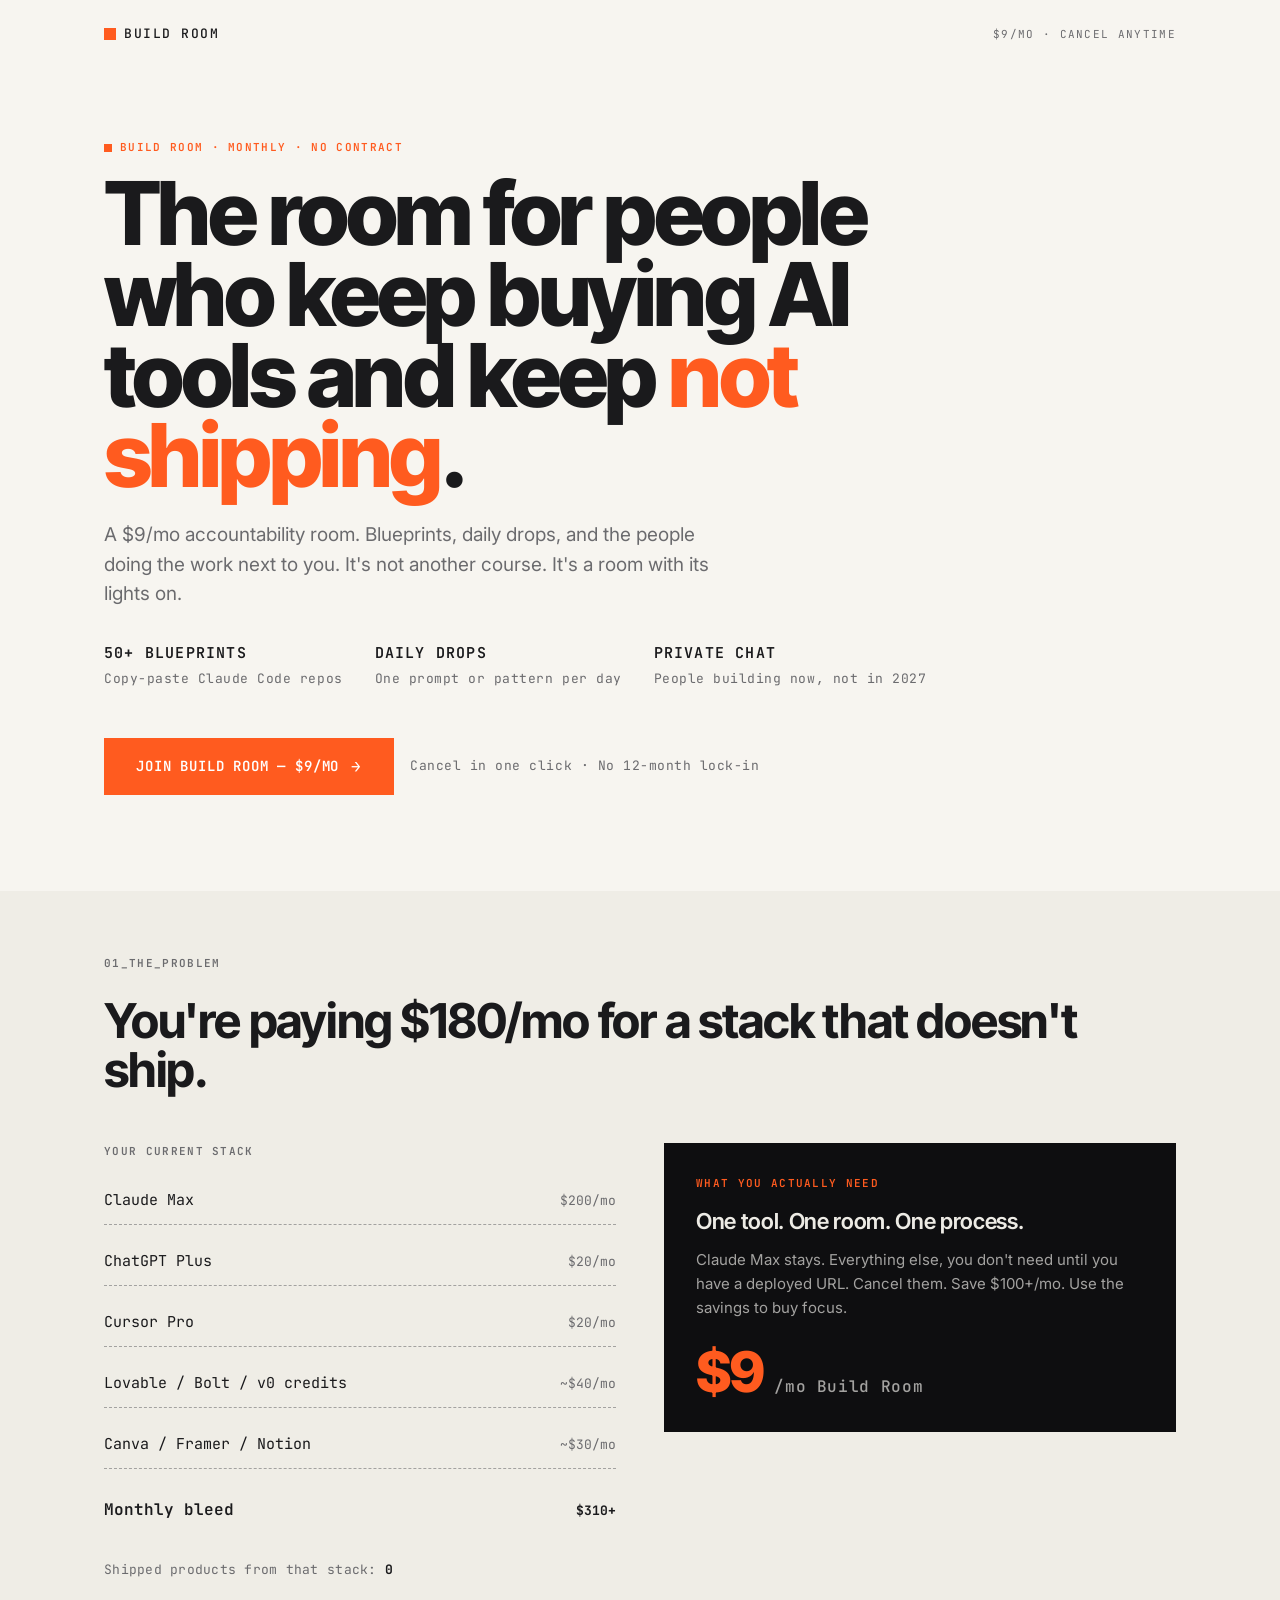
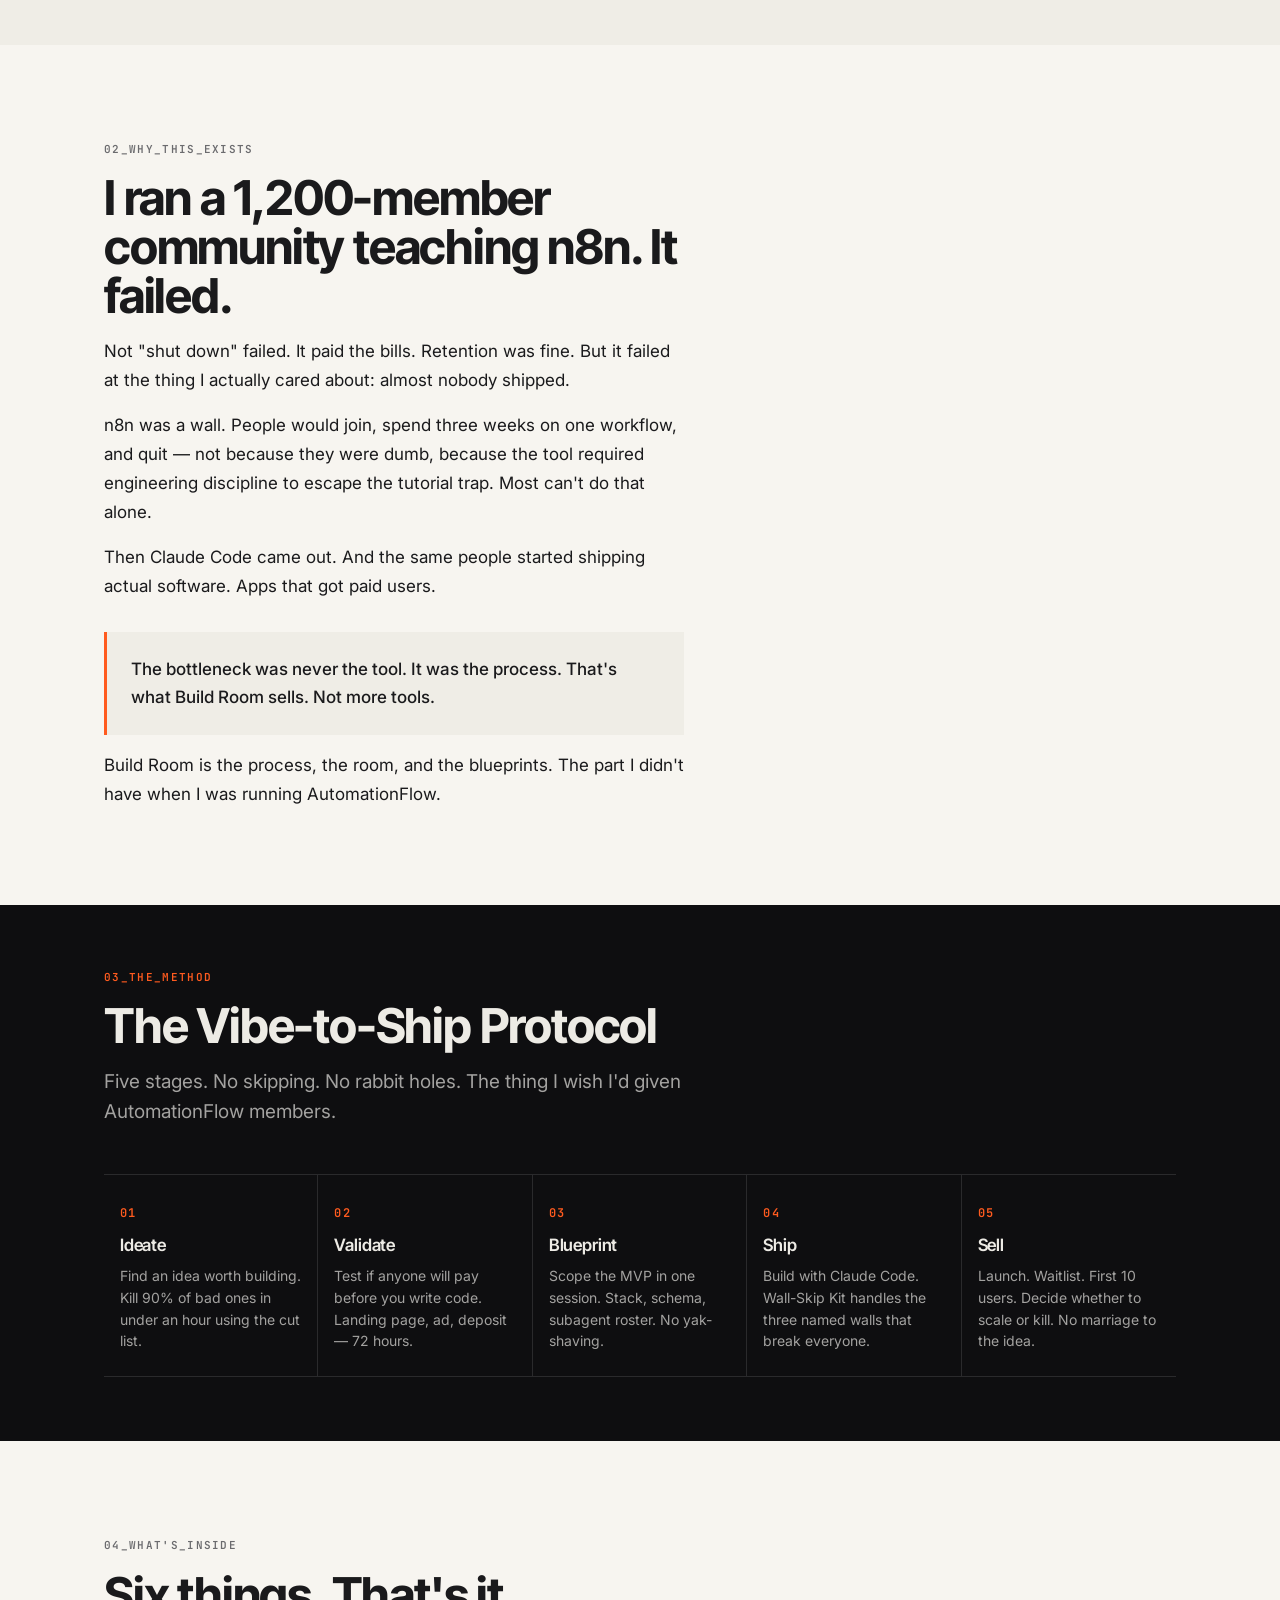
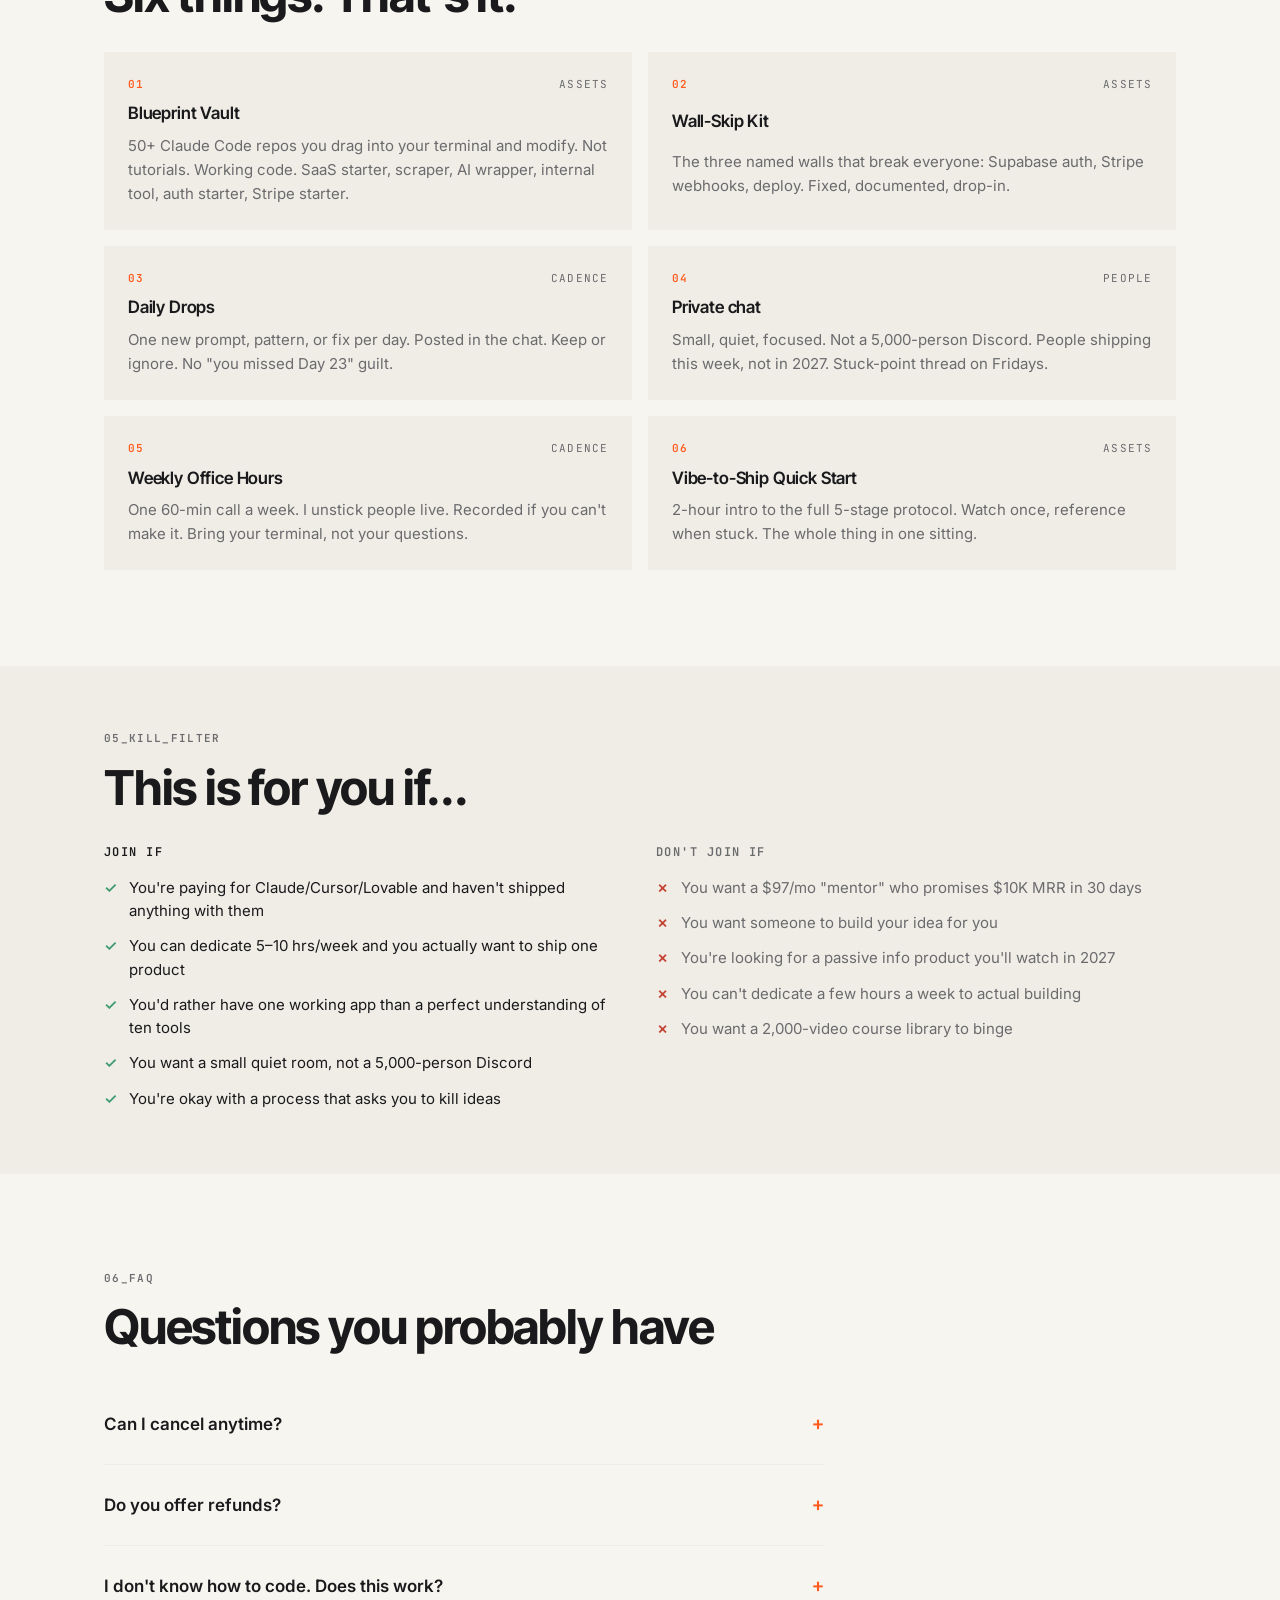
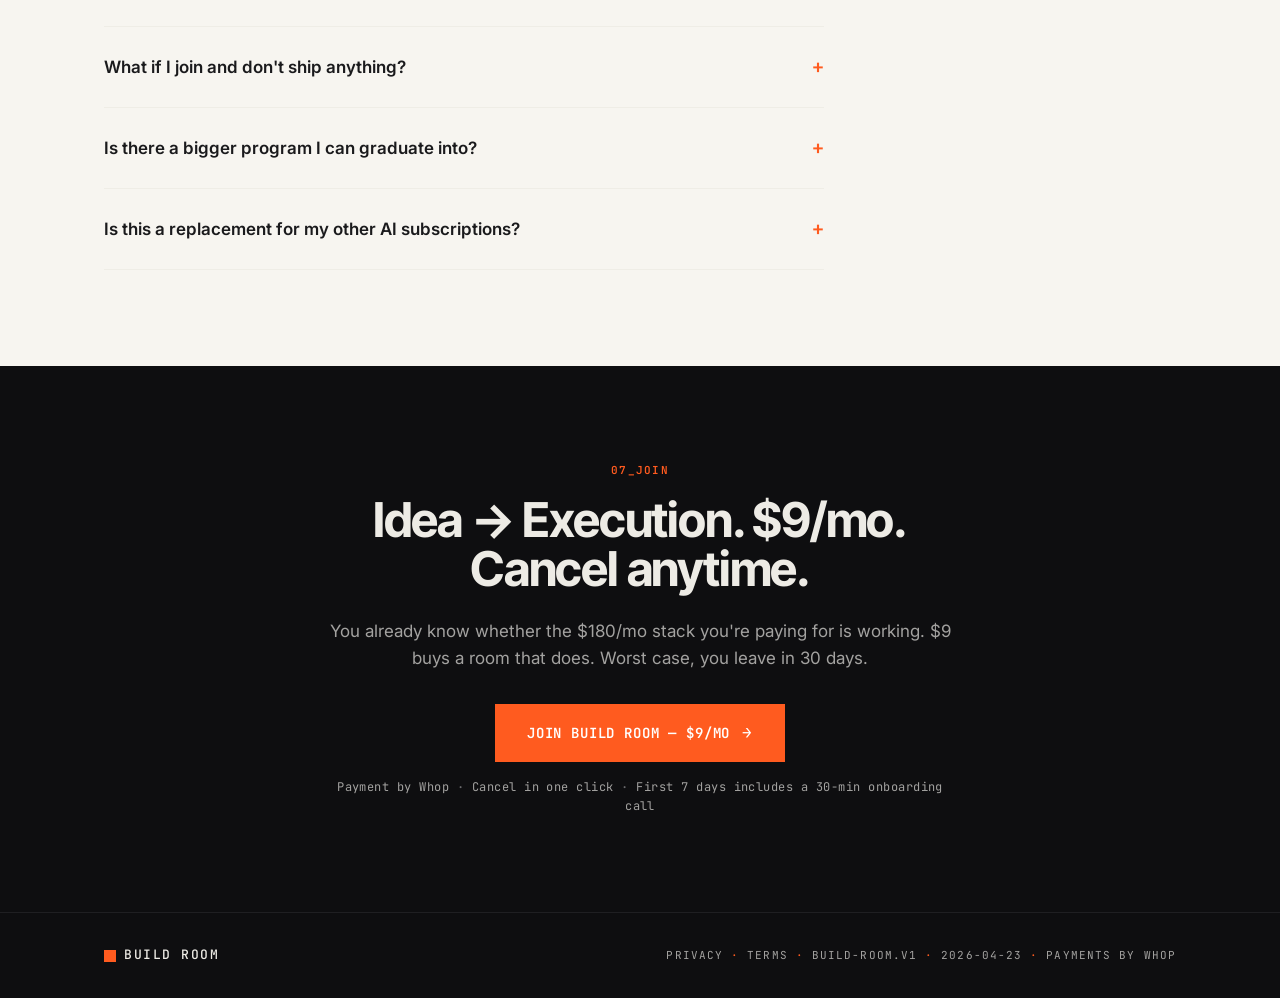
==== commit c4805f58: "Add favicon, Privacy + Terms pages, footer links, sitemap update" ====
--- a/build-room.html
+++ b/build-room.html
@@ -3,18 +3,97 @@
 <head>
 <meta charset="UTF-8">
 <meta name="viewport" content="width=device-width, initial-scale=1.0">
-<title>Build Room — $9/mo shipping accountability room</title>
-<meta name="description" content="A $9/mo room for people who keep buying AI tools and keep not shipping. Blueprints, daily drops, and the people doing the work next to you.">
-
-<meta property="og:title" content="Build Room — $9/mo">
+<title>Build Room — Ship Real Products with Claude Code · $9/mo</title>
+<meta name="description" content="A $9/mo room for non-technical founders learning to ship with Claude Code. Blueprints, daily drops, and people doing the work next to you. Cancel anytime.">
+<link rel="canonical" href="https://buildroom.studio/build-room">
+
+<!-- Open Graph -->
+<meta property="og:type" content="website">
+<meta property="og:url" content="https://buildroom.studio/build-room">
+<meta property="og:site_name" content="Build Room">
+<meta property="og:title" content="Build Room — Ship Real Products with Claude Code · $9/mo">
 <meta property="og:description" content="Stop paying $180/mo for AI tools you haven't shipped anything with. The room for people who want to.">
-<meta property="og:type" content="website">
+<meta property="og:image" content="https://buildroom.studio/og-image.png">
+<meta property="og:image:width" content="1200">
+<meta property="og:image:height" content="630">
+<meta property="og:image:alt" content="Build Room — A $9/mo room for shipping with Claude Code">
+
+<!-- Twitter Card -->
+<meta name="twitter:card" content="summary_large_image">
+<meta name="twitter:title" content="Build Room — Ship Real Products with Claude Code · $9/mo">
+<meta name="twitter:description" content="Stop paying $180/mo for AI tools you haven't shipped anything with.">
+<meta name="twitter:image" content="https://buildroom.studio/og-image.png">
+
+<!-- Structured Data -->
+<script type="application/ld+json">
+{
+  "@context": "https://schema.org",
+  "@type": "Course",
+  "name": "Build Room",
+  "description": "A $9/mo room for non-technical founders learning to ship with Claude Code. Blueprints, daily drops, and the people doing the work next to you.",
+  "url": "https://buildroom.studio/build-room",
+  "provider": {
+    "@type": "Organization",
+    "@id": "https://buildroom.studio/#organization",
+    "name": "Build Room",
+    "url": "https://buildroom.studio"
+  },
+  "hasCourseInstance": {
+    "@type": "CourseInstance",
+    "courseMode": "online",
+    "courseWorkload": "PT5H"
+  },
+  "offers": {
+    "@type": "Offer",
+    "price": "9",
+    "priceCurrency": "USD",
+    "category": "Subscription",
+    "availability": "https://schema.org/InStock",
+    "priceSpecification": {
+      "@type": "UnitPriceSpecification",
+      "price": "9",
+      "priceCurrency": "USD",
+      "billingDuration": "P1M",
+      "unitText": "MONTH"
+    }
+  }
+}
+</script>
 
 <link rel="preconnect" href="https://fonts.googleapis.com">
 <link rel="preconnect" href="https://fonts.gstatic.com" crossorigin>
 <link href="https://fonts.googleapis.com/css2?family=Inter+Tight:wght@400;500;600;700;800;900&family=JetBrains+Mono:wght@400;500;600&family=Inter:wght@400;500;600&display=swap" rel="stylesheet">
 
+<link rel="icon" type="image/svg+xml" href="/favicon.svg">
+
 <link rel="stylesheet" href="brand.css">
+
+<!-- Microsoft Clarity -->
+<script type="text/javascript">
+    (function(c,l,a,r,i,t,y){
+        c[a]=c[a]||function(){(c[a].q=c[a].q||[]).push(arguments)};
+        t=l.createElement(r);t.async=1;t.src="https://www.clarity.ms/tag/"+i;
+        y=l.getElementsByTagName(r)[0];y.parentNode.insertBefore(t,y);
+    })(window, document, "clarity", "script", "wiagmtatnx");
+</script>
+
+<!-- PostHog -->
+<script>
+    !function(t,e){var o,n,p,r;e.__SV||(window.posthog=e,e._i=[],e.init=function(i,s,a){function g(t,e){var o=e.split(".");2==o.length&&(t=t[o[0]],e=o[1]),t[e]=function(){t.push([e].concat(Array.prototype.slice.call(arguments,0)))}}(p=t.createElement("script")).type="text/javascript",p.crossOrigin="anonymous",p.async=!0,p.src=s.api_host.replace(".i.posthog.com","-assets.i.posthog.com")+"/static/array.js",(r=t.getElementsByTagName("script")[0]).parentNode.insertBefore(p,r);var u=e;for(void 0!==a?u=e[a]=[]:a="posthog",u.people=u.people||[],u.toString=function(t){var e="posthog";return"posthog"!==a&&(e+="."+a),t||(e+=" (stub)"),e},u.people.toString=function(){return u.toString(1)+".people (stub)"},o="init capture register register_once register_for_session unregister unregister_for_session getFeatureFlag getFeatureFlagPayload isFeatureEnabled reloadFeatureFlags updateEarlyAccessFeatureEnrollment getEarlyAccessFeatures on onFeatureFlags onSessionId getSurveys getActiveMatchingSurveys renderSurvey canRenderSurvey getNextSurveyStep identify setPersonProperties group resetGroups setPersonPropertiesForFlags resetPersonPropertiesForFlags setGroupPropertiesForFlags resetGroupPropertiesForFlags reset opt_in_capturing opt_out_capturing has_opted_in_capturing has_opted_out_capturing clear_opt_in_out_capturing debug".split(" "),n=0;n<o.length;n++)g(u,o[n]);e._i.push([i,s,a])},e.__SV=1)}(document,window.posthog||[]);
+    posthog.init('phc_nmQL6oyQogZJptA9vuvYktSSvL724NmfQfUu6Z9kmNsA', {
+        api_host: 'https://us.i.posthog.com',
+        person_profiles: 'identified_only',
+    })
+</script>
+
+<!-- Vercel Web Analytics -->
+<script>
+    window.va = window.va || function () { (window.vaq = window.vaq || []).push(arguments); };
+</script>
+<script defer src="/_vercel/insights/script.js"></script>
+
+<!-- CTA event tracking (PostHog named events) -->
+<script defer src="/cta-tracking.js"></script>
 
 <style>
   /* Build Room: Paper, moderate orange, heavy mono */
@@ -698,7 +777,7 @@
       <span class="logo-text" style="color: var(--chalk);">Build Room</span>
     </a>
     <div class="version-stamp" style="color: var(--pencil-light);">
-      BUILD-ROOM.v1<span class="dot">·</span>2026-04-23<span class="dot">·</span>PAYMENTS BY WHOP
+      <a href="/privacy">Privacy</a><span class="dot">·</span><a href="/terms">Terms</a><span class="dot">·</span>BUILD-ROOM.v1<span class="dot">·</span>2026-04-23<span class="dot">·</span>PAYMENTS BY WHOP
     </div>
   </div>
 </footer>
--- a/brand.css
+++ b/brand.css
@@ -167,10 +167,10 @@
   max-width: var(--max-w-reading);
 }
 
-section { padding: var(--s-9) 0; }
+section { padding: var(--s-8) 0; }
 
 @media (max-width: 640px) {
-  section { padding: var(--s-7) 0; }
+  section { padding: var(--s-6) 0; }
   .wrap, .wrap-narrow { padding-left: var(--s-4); padding-right: var(--s-4); }
 }
 
@@ -331,6 +331,20 @@
 .version-stamp .dot {
   color: var(--signal);
   margin: 0 var(--s-2);
+}
+
+.version-stamp a {
+  color: inherit;
+  text-decoration: none;
+  transition: color 0.15s ease;
+}
+
+.version-stamp a:hover {
+  color: var(--graphite);
+}
+
+body.dark .version-stamp a:hover {
+  color: var(--chalk);
 }
 
 /* ---------- TERMINAL FRAME (for dark content on Paper) ---------- */
